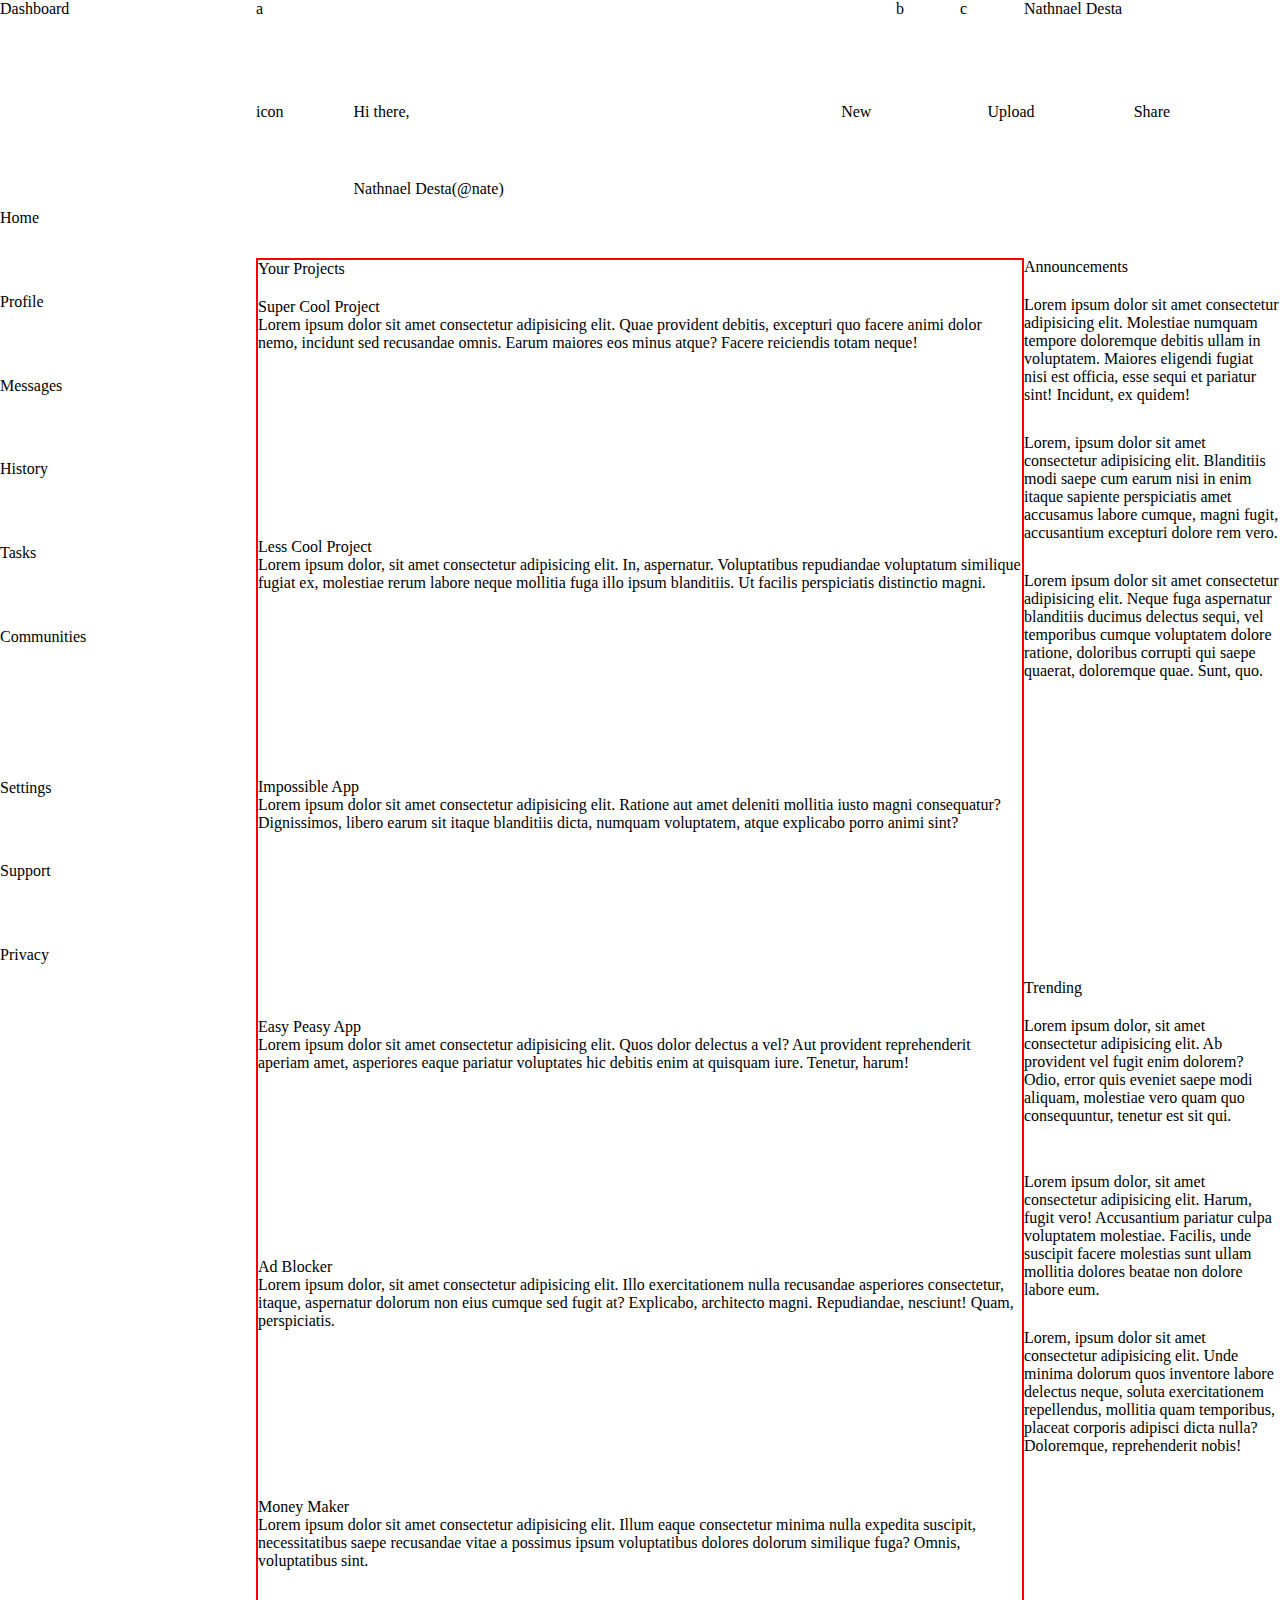
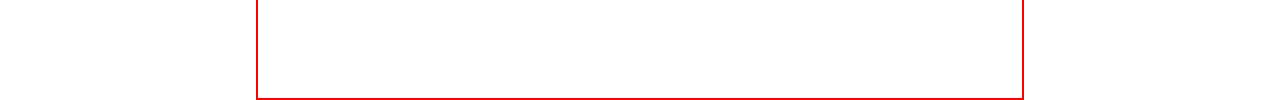
==== index.html @ 1e10c0a8 "add structure" ====
<!DOCTYPE html>
<html lang="en">

<head>
    <meta charset="UTF-8">
    <meta http-equiv="X-UA-Compatible" content="IE=edge">
    <meta name="viewport" content="width=device-width, initial-scale=1.0">
    <title>Document</title>
    <link rel="stylesheet" href="style.css">
</head>

<body>
    <div class="sidebar">
        <div class="dashboard">Dashboard</div>
        <div class="sidecontent">Home</div>
        <div class="sidecontent">Profile</div>
        <div class="sidecontent">Messages</div>
        <div class="sidecontent">History</div>
        <div class="sidecontent">Tasks</div>
        <div class="sidecontent">Communities</div>
        <div class="sidecontent">Settings</div>
        <div class="sidecontent">Support</div>
        <div class="sidecontent">Privacy</div>
    </div>
    <div class="main">
        <div class="top">
            <div class="search">a</div>
            <div class="ring">b</div>
            <div class="icon1">c</div>
            <div class="name">Nathnael Desta</div>
        </div>
        <div class="second">
            <div class="account">
                <div class="icon2">icon</div>
                <div class="greeting">Hi there,</div>
                <div class="account-name">Nathnael Desta(@nate)</div>
            </div>
            <div class="new">New</div>
            <div class="upload">Upload</div>
            <div class="share">Share</div>
        </div>
        <div class="projects">
            Your Projects
            <div class="project">
                <div class="p1"><div>Super Cool Project</div>
                    Lorem ipsum dolor sit amet consectetur adipisicing elit. Quae provident debitis,
                    excepturi quo facere animi dolor nemo, incidunt sed recusandae omnis. Earum maiores eos minus atque?
                    Facere reiciendis totam neque!</div>
                <div class="p2"><div>Less Cool Project</div> Lorem ipsum dolor, sit amet consectetur adipisicing elit. In, aspernatur. Voluptatibus
                    repudiandae voluptatum similique fugiat ex, molestiae rerum labore neque mollitia fuga illo ipsum
                    blanditiis. Ut facilis perspiciatis distinctio magni.</div>
                <div class="p3"><div>Impossible App</div>
                    Lorem ipsum dolor sit amet consectetur adipisicing elit. Ratione aut amet deleniti
                    mollitia iusto magni consequatur? Dignissimos, libero earum sit itaque blanditiis dicta, numquam
                    voluptatem, atque explicabo porro animi sint?</div>
                <div class="p4"><div>Easy Peasy App</div> Lorem ipsum dolor sit amet consectetur adipisicing elit. Quos dolor delectus a vel? Aut
                    provident reprehenderit aperiam amet, asperiores eaque pariatur voluptates hic debitis enim at
                    quisquam iure. Tenetur, harum!</div>
                <div class="p5"><div>Ad Blocker</div> Lorem ipsum dolor, sit amet consectetur adipisicing elit. Illo exercitationem nulla
                    recusandae asperiores consectetur, itaque, aspernatur dolorum non eius cumque sed fugit at?
                    Explicabo, architecto magni. Repudiandae, nesciunt! Quam, perspiciatis.</div>
                <div class="p6"><div>Money Maker</div> Lorem ipsum dolor sit amet consectetur adipisicing elit. Illum eaque consectetur minima
                    nulla expedita suscipit, necessitatibus saepe recusandae vitae a possimus ipsum voluptatibus dolores
                    dolorum similique fuga? Omnis, voluptatibus sint.</div>
            </div>
        </div>
        <div class="announcements">Announcements<div class="announcement">
                <div class="a1">Lorem ipsum dolor sit amet consectetur adipisicing elit. Molestiae numquam tempore
                    doloremque debitis ullam in voluptatem. Maiores eligendi fugiat nisi est officia, esse sequi et
                    pariatur sint! Incidunt, ex quidem!</div>
                <div class="a2">Lorem, ipsum dolor sit amet consectetur adipisicing elit. Blanditiis modi saepe cum
                    earum nisi in enim itaque sapiente perspiciatis amet accusamus labore cumque, magni fugit,
                    accusantium excepturi dolore rem vero.</div>
                <div class="a3">Lorem ipsum dolor sit amet consectetur adipisicing elit. Neque fuga aspernatur
                    blanditiis ducimus delectus sequi, vel temporibus cumque voluptatem dolore ratione, doloribus
                    corrupti qui saepe quaerat, doloremque quae. Sunt, quo.</div>
            </div>
        </div>

        <div class="trending">Trending<div class="trend">
                <div class="t1">Lorem ipsum dolor, sit amet consectetur adipisicing elit. Ab provident vel fugit enim
                    dolorem? Odio, error quis eveniet saepe modi aliquam, molestiae vero quam quo consequuntur, tenetur
                    est sit qui.</div>
                <div class="t2">Lorem ipsum dolor, sit amet consectetur adipisicing elit. Harum, fugit vero! Accusantium
                    pariatur culpa voluptatem molestiae. Facilis, unde suscipit facere molestias sunt ullam mollitia
                    dolores beatae non dolore labore eum.</div>
                
                <div class="t4">Lorem, ipsum dolor sit amet consectetur adipisicing elit. Unde minima dolorum quos
                    inventore labore delectus neque, soluta exercitationem repellendus, mollitia quam temporibus,
                    placeat corporis adipisci dicta nulla? Doloremque, reprehenderit nobis!</div>
            </div>
        </div>


    </div>
</body>

</html>
---- style.css ----
* {
    margin: 0;
    padding:0;
    box-sizing: border-box;
}

body {
    display: grid;
    grid-template-columns: 1fr 4fr;
    grid-template-rows: 1fr;
    height: 100vh;
    
}

.sidebar {
    display: grid;
    grid-template-columns: 1fr;
    grid-template-rows: 2.5fr 1fr 1fr 1fr 1fr 1fr 1.8fr 1fr 1fr 1fr 8fr ;
}

.main {
    display: grid;
    grid-template-columns: 3fr 1fr;
    grid-template-rows: 1fr 1.5fr 7fr 7fr;
}

.top{
    grid-column: 1 / 3;
    grid-row:1 / 2;
    display: grid;
    grid-template-columns: 10fr 1fr 1fr 4fr;

}

.second {
    grid-column: 1 / 3;
    grid-row: 2 / 3;
    display: grid;
    grid-template-columns: 4fr 1fr 1fr 1fr;
}

.projects {
    grid-column: 1 / 2;
    grid-row: 3 / -1;
    border: 2px red solid;
}

.announcements {
    grid-column: 2 / 3;
    grid-row: 3 / 4;

}

.trending {
    grid-column: 2 / 3;
    grid-row: 4 / 5;
}

.account {
    display: grid;
    grid-template-columns: 1fr 5fr;
    grid-template-rows: 1fr 1fr;
}

.icon2 {
    grid-column: 1 / 2;
    grid-row: 1 / 3;
}

.greeting {
    grid-column: 2 / 3;
    grid-row: 1 / 2;
}

.account-name {
    grid-column: 2 / 3;
    grid-row: 2 / 3;
}

.project {
    display: grid;
    grid-template-columns: repeat(auto-fit,minmax(500px,1fr));
    padding-top: 20px;
    grid-gap: 40px;
}

.project > div {
    height: 200px;
}

.title {
    grid-column: 1 / -1 ;
}

.announcement {
    display: grid;
    grid-template-rows: 1fr 1fr 1fr;
    gap: 30px;
    margin-top: 20px;
}

.trend {
    display: grid;
    grid-template-rows: 1fr 1fr 1fr;
    gap: 30px;
    margin-top: 20px;
}
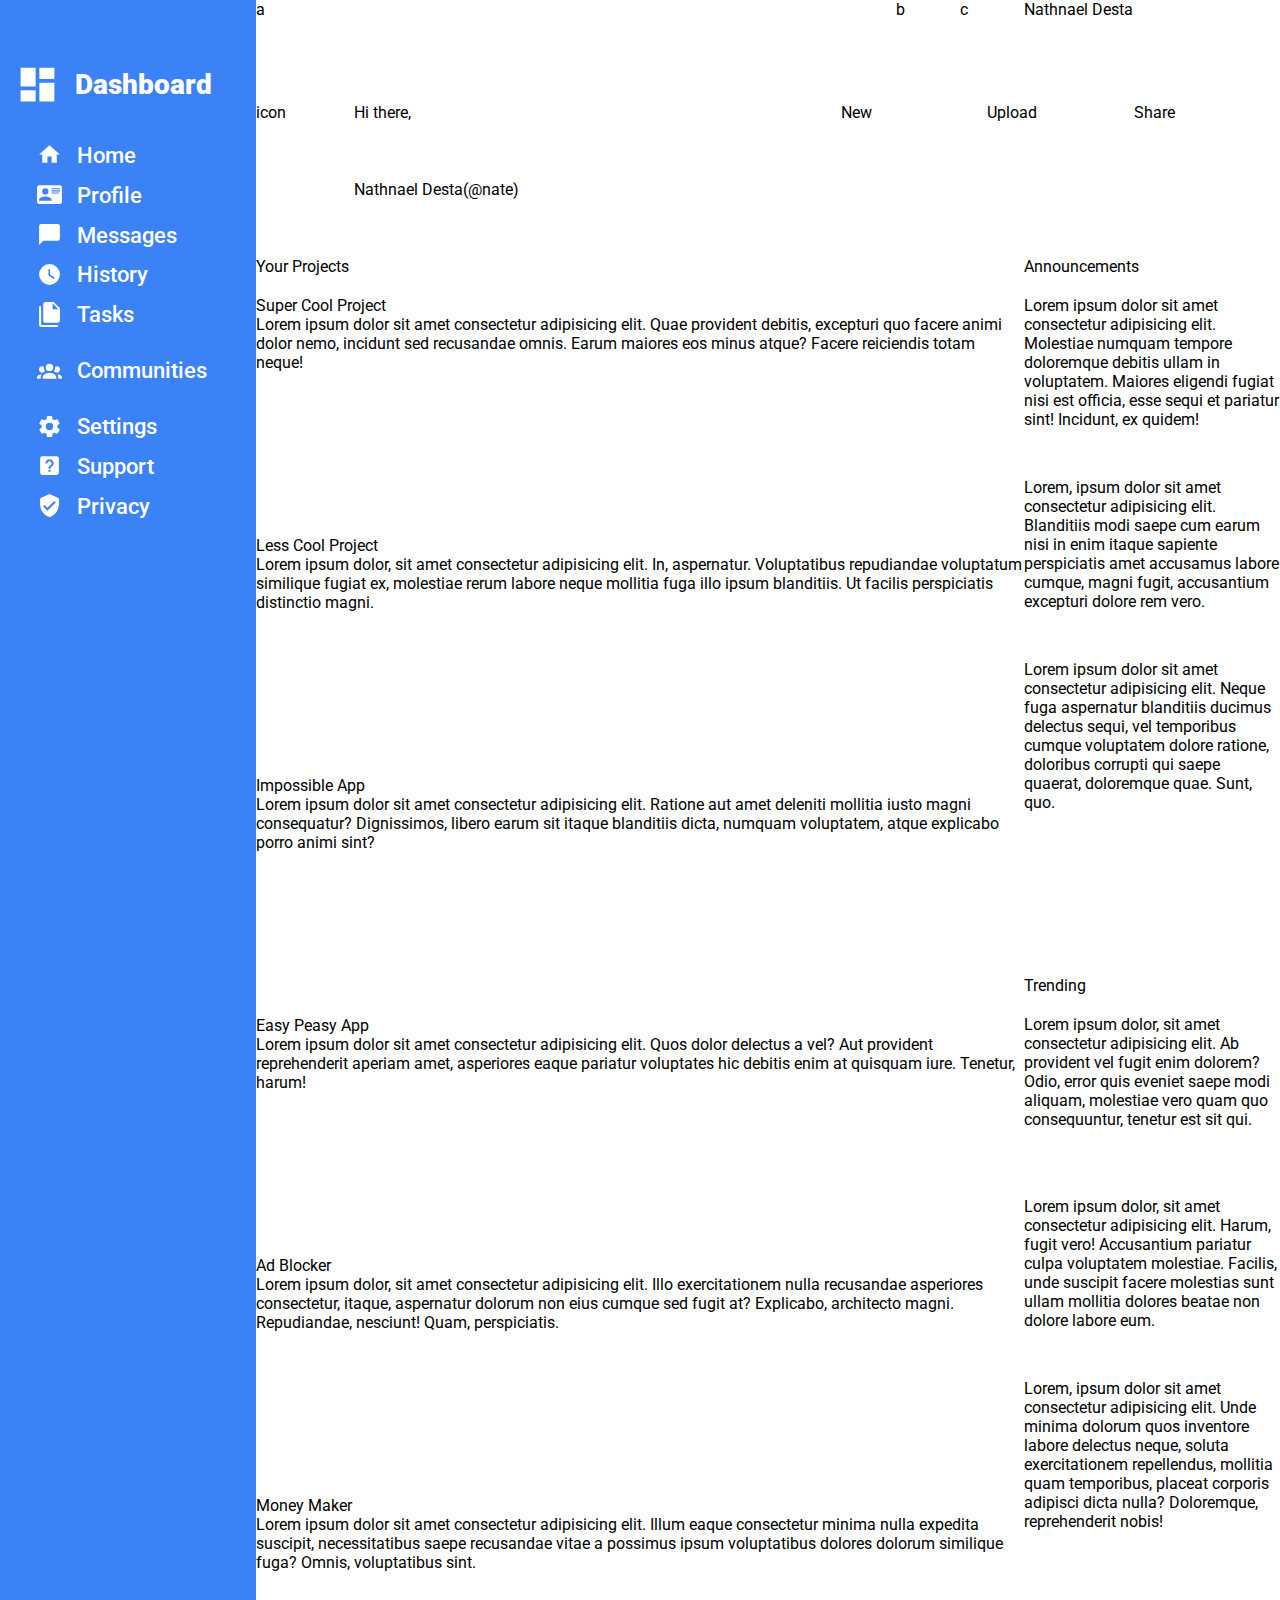
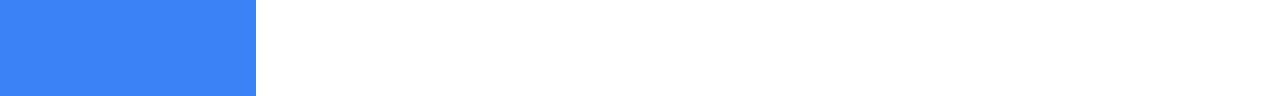
==== commit cd40ff4e: "design sidebar, need to align icons" ====
--- a/index.html
+++ b/index.html
@@ -7,21 +7,25 @@
     <meta name="viewport" content="width=device-width, initial-scale=1.0">
     <title>Document</title>
     <link rel="stylesheet" href="style.css">
+    <link rel="preconnect" href="https://fonts.googleapis.com">
+<link rel="preconnect" href="https://fonts.gstatic.com" crossorigin>
+<link href="https://fonts.googleapis.com/css2?family=Roboto&display=swap" rel="stylesheet">
 </head>
 
 <body>
-    <div class="sidebar">
-        <div class="dashboard">Dashboard</div>
-        <div class="sidecontent">Home</div>
-        <div class="sidecontent">Profile</div>
-        <div class="sidecontent">Messages</div>
-        <div class="sidecontent">History</div>
-        <div class="sidecontent">Tasks</div>
-        <div class="sidecontent">Communities</div>
-        <div class="sidecontent">Settings</div>
-        <div class="sidecontent">Support</div>
-        <div class="sidecontent">Privacy</div>
-    </div>
+    <div class="side"><div class="sidebar">
+        <div class="dashboard"><img src="./dash.svg" alt="" srcset=""> <div class="space"></div>Dashboard</div>
+        <div class="sidecontent"><img src="./hom.svg" alt="" srcset=""> <div class="space"></div>Home</div>
+        <div class="sidecontent"><img src="./pro.svg" alt=""> <div class="space"></div>Profile</div>
+        <div class="sidecontent"><img src="./mess.svg" alt=""><div class="space"></div> Messages</div>
+        <div class="sidecontent"><img src="./clocks.svg" alt=""><div class="space"></div> History</div>
+        <div class="sidecontent"><img src="./file.svg" alt=""><div class="space"></div> Tasks</div>
+        <div class="sidecontent"><img src="./people.svg" alt=""><div class="space"></div> Communities</div>
+        <div class="sidecontent"><img src="./sett.svg" alt=""><div class="space"></div> Settings</div>
+        <div class="sidecontent"><img src="./ques.svg" alt=""><div class="space"></div> Support</div>
+        <div class="sidecontent"><img src="./tick.svg" alt=""><div class="space"></div> Privacy</div>
+    </div></div>
+    
     <div class="main">
         <div class="top">
             <div class="search">a</div>
--- a/style.css
+++ b/style.css
@@ -2,6 +2,7 @@
     margin: 0;
     padding:0;
     box-sizing: border-box;
+    font-family: 'Roboto', sans-serif;
 }
 
 body {
@@ -12,10 +13,19 @@
     
 }
 
+.side {
+    background-color: #3b82f6;
+    padding: 35px;
+}
+
 .sidebar {
     display: grid;
     grid-template-columns: 1fr;
     grid-template-rows: 2.5fr 1fr 1fr 1fr 1fr 1fr 1.8fr 1fr 1fr 1fr 8fr ;
+    color: white;
+    height: 90vh;
+    
+    
 }
 
 .main {
@@ -42,7 +52,6 @@
 .projects {
     grid-column: 1 / 2;
     grid-row: 3 / -1;
-    border: 2px red solid;
 }
 
 .announcements {
@@ -79,7 +88,7 @@
 
 .project {
     display: grid;
-    grid-template-columns: repeat(auto-fit,minmax(500px,1fr));
+    grid-template-columns: repeat(auto-fit,minmax(400px,1fr));
     padding-top: 20px;
     grid-gap: 40px;
 }
@@ -104,4 +113,45 @@
     grid-template-rows: 1fr 1fr 1fr;
     gap: 30px;
     margin-top: 20px;
+}
+
+img {
+    height: 25px;
+    width: auto;
+    padding-right: 15px;
+}
+
+.dashboard {
+    font-weight: 900;
+    font-size: 1.75rem;
+}
+
+.sidecontent {
+    font-size: 1.4rem;
+    font-weight: 500;
+}
+
+.dashboard > img {
+    height: 45px;
+    width: auto;
+    
+}
+
+.sidebar > div {
+    display: flex;
+    align-items: center;
+}
+
+.dashboard {
+    margin: -20px;
+}
+
+img:not(.dashboard > img) {
+    margin-left: -8px;
+    padding-left: 10px;
+    
+}
+
+.space {
+    
 }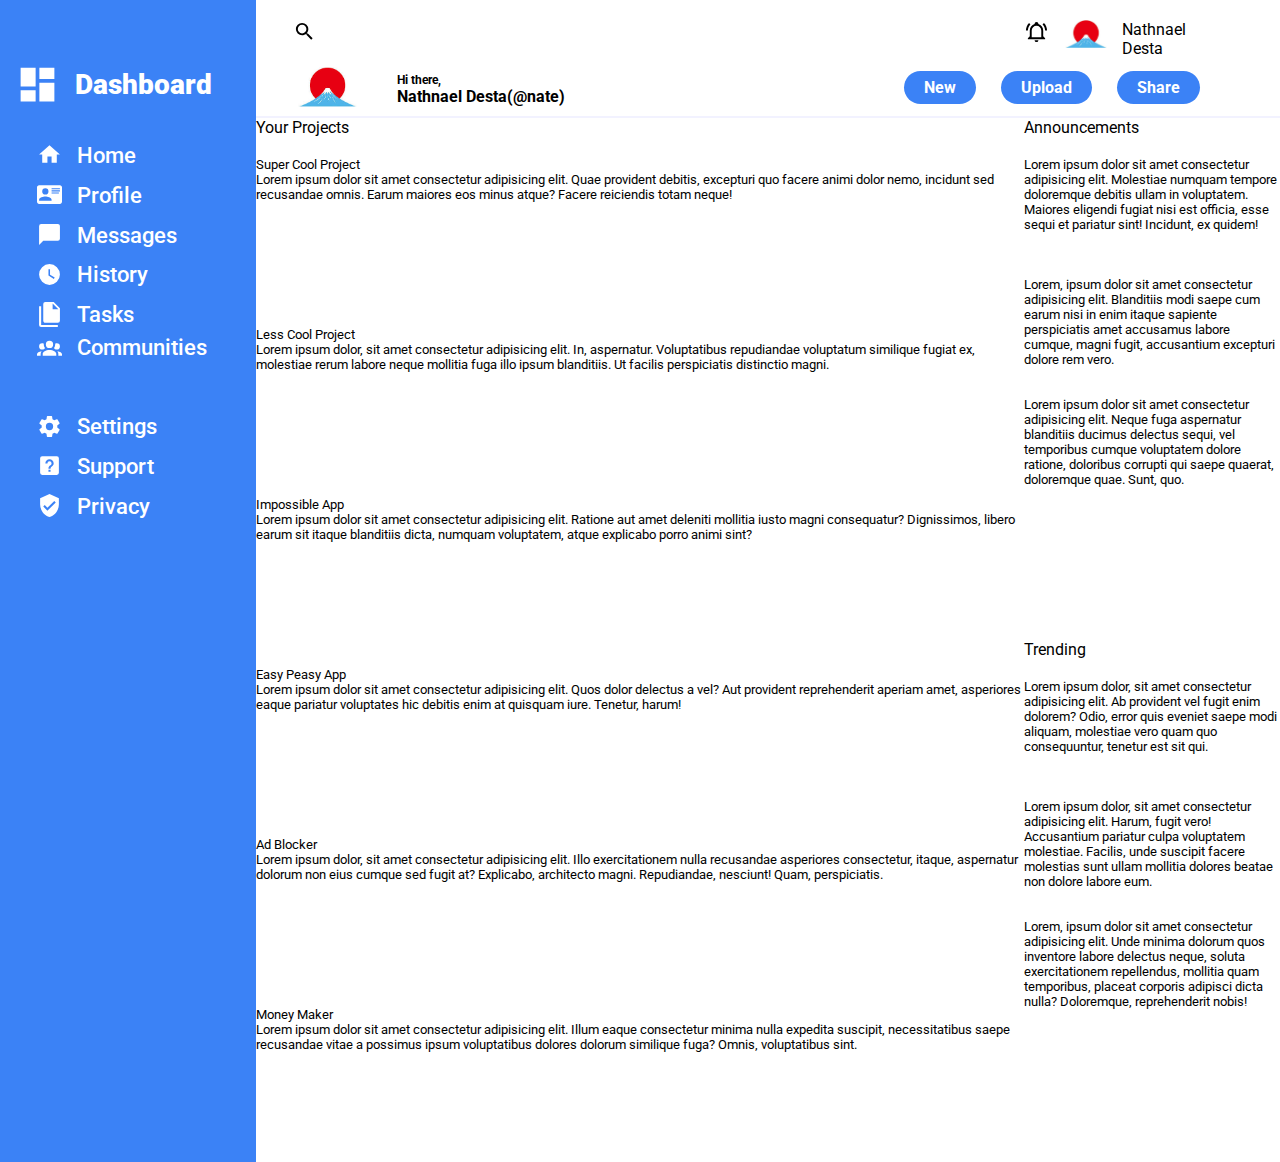
==== commit 8b6ee3aa: "finish headings, fix bugs" ====
--- a/index.html
+++ b/index.html
@@ -20,7 +20,7 @@
         <div class="sidecontent"><img src="./mess.svg" alt=""><div class="space"></div> Messages</div>
         <div class="sidecontent"><img src="./clocks.svg" alt=""><div class="space"></div> History</div>
         <div class="sidecontent"><img src="./file.svg" alt=""><div class="space"></div> Tasks</div>
-        <div class="sidecontent"><img src="./people.svg" alt=""><div class="space"></div> Communities</div>
+        <div class="sidecontent comm"><img src="./people.svg" alt=""><div class="space"></div> Communities</div>
         <div class="sidecontent"><img src="./sett.svg" alt=""><div class="space"></div> Settings</div>
         <div class="sidecontent"><img src="./ques.svg" alt=""><div class="space"></div> Support</div>
         <div class="sidecontent"><img src="./tick.svg" alt=""><div class="space"></div> Privacy</div>
@@ -28,20 +28,22 @@
     
     <div class="main">
         <div class="top">
-            <div class="search">a</div>
-            <div class="ring">b</div>
-            <div class="icon1">c</div>
-            <div class="name">Nathnael Desta</div>
+            <div class="search"><img src="magnify.svg" alt=""></div>
+            <div class="right"><div class="ring"><img src="bell-ring-outline (1).svg" alt=""></div>
+            <div class="icon1"><img src="mount.jpeg" alt=""></div>
+            <div class="name">Nathnael Desta</div></div>
+            
         </div>
         <div class="second">
             <div class="account">
-                <div class="icon2">icon</div>
+                <div class="icon2"> <img src="mount.jpeg" alt=""></div>
                 <div class="greeting">Hi there,</div>
                 <div class="account-name">Nathnael Desta(@nate)</div>
             </div>
-            <div class="new">New</div>
+            <div class="buttons"><div class="new">New</div>
             <div class="upload">Upload</div>
-            <div class="share">Share</div>
+            <div class="share">Share</div></div>
+            
         </div>
         <div class="projects">
             Your Projects
--- a/style.css
+++ b/style.css
@@ -10,6 +10,7 @@
     grid-template-columns: 1fr 4fr;
     grid-template-rows: 1fr;
     height: 100vh;
+    background-color: rgba(0, 0 ,255 ,0.05);
     
 }
 
@@ -31,38 +32,55 @@
 .main {
     display: grid;
     grid-template-columns: 3fr 1fr;
-    grid-template-rows: 1fr 1.5fr 7fr 7fr;
+    grid-template-rows: 1fr 1fr 2px 9fr 9fr;
+    
 }
 
 .top{
     grid-column: 1 / 3;
     grid-row:1 / 2;
     display: grid;
-    grid-template-columns: 10fr 1fr 1fr 4fr;
-
+    justify-items: space-between;
+    grid-template-columns: 4fr 1fr;
+    padding: 20px;
+    padding-right: 70px;
+    padding-bottom: 0;
+    background-color: white;
 }
 
 .second {
     grid-column: 1 / 3;
     grid-row: 2 / 3;
     display: grid;
-    grid-template-columns: 4fr 1fr 1fr 1fr;
+    grid-template-columns:7fr 1fr;
+    align-content: center;
+    align-items: center;
+    padding-left: 40px;
+    font-weight: bolder;
+    padding-right: 80px;
+    
+    background-color: white;
 }
 
 .projects {
     grid-column: 1 / 2;
-    grid-row: 3 / -1;
+    grid-row: 4 / -1;
+    background-color: white;
+    
 }
 
 .announcements {
     grid-column: 2 / 3;
-    grid-row: 3 / 4;
+    grid-row: 4 / 5;
+    background-color: white;
+    
 
 }
 
 .trending {
     grid-column: 2 / 3;
-    grid-row: 4 / 5;
+    grid-row: 5 / 6;
+    background-color: white;
 }
 
 .account {
@@ -74,27 +92,31 @@
 .icon2 {
     grid-column: 1 / 2;
     grid-row: 1 / 3;
+    display: grid;
 }
 
 .greeting {
     grid-column: 2 / 3;
     grid-row: 1 / 2;
+    align-self:self-end;
 }
 
 .account-name {
     grid-column: 2 / 3;
     grid-row: 2 / 3;
+    align-self:s;
 }
 
 .project {
     display: grid;
     grid-template-columns: repeat(auto-fit,minmax(400px,1fr));
     padding-top: 20px;
-    grid-gap: 40px;
+    grid-gap: 20px;
+    font-size: 0.8rem;
 }
 
 .project > div {
-    height: 200px;
+    height: 150px;
 }
 
 .title {
@@ -106,6 +128,7 @@
     grid-template-rows: 1fr 1fr 1fr;
     gap: 30px;
     margin-top: 20px;
+    font-size: 0.8rem;
 }
 
 .trend {
@@ -113,6 +136,7 @@
     grid-template-rows: 1fr 1fr 1fr;
     gap: 30px;
     margin-top: 20px;
+    font-size: 0.8rem;
 }
 
 img {
@@ -152,6 +176,56 @@
     
 }
 
-.space {
-    
-}+.top > div > img {
+    height: 23px;
+    width: auto;
+}
+
+.right {
+    display: grid;
+    grid-auto-flow: column;
+    justify-content: space-between;
+}
+
+.right > div > img {
+    height: 23px;
+    width: auto;
+}
+
+.right > .icon1 > img {
+    height: 28px;
+    width: auto;
+}
+
+.top > .search > img {
+    padding-left: 25px;
+}
+
+.icon2 > img {
+    height: 40px;
+    width: auto;
+    align-self: center;
+
+}
+
+.greeting {
+    font-size: .75rem;
+}
+
+.comm {
+    align-self: self-start;
+}
+
+.buttons {
+    display: grid;
+    grid-auto-flow: column;
+    grid-gap: 25px;
+    color: white;
+}
+
+.buttons > div {
+    background-color: #3b82f6;
+    padding: 7px 20px;
+    border-radius: 20px;
+}
+
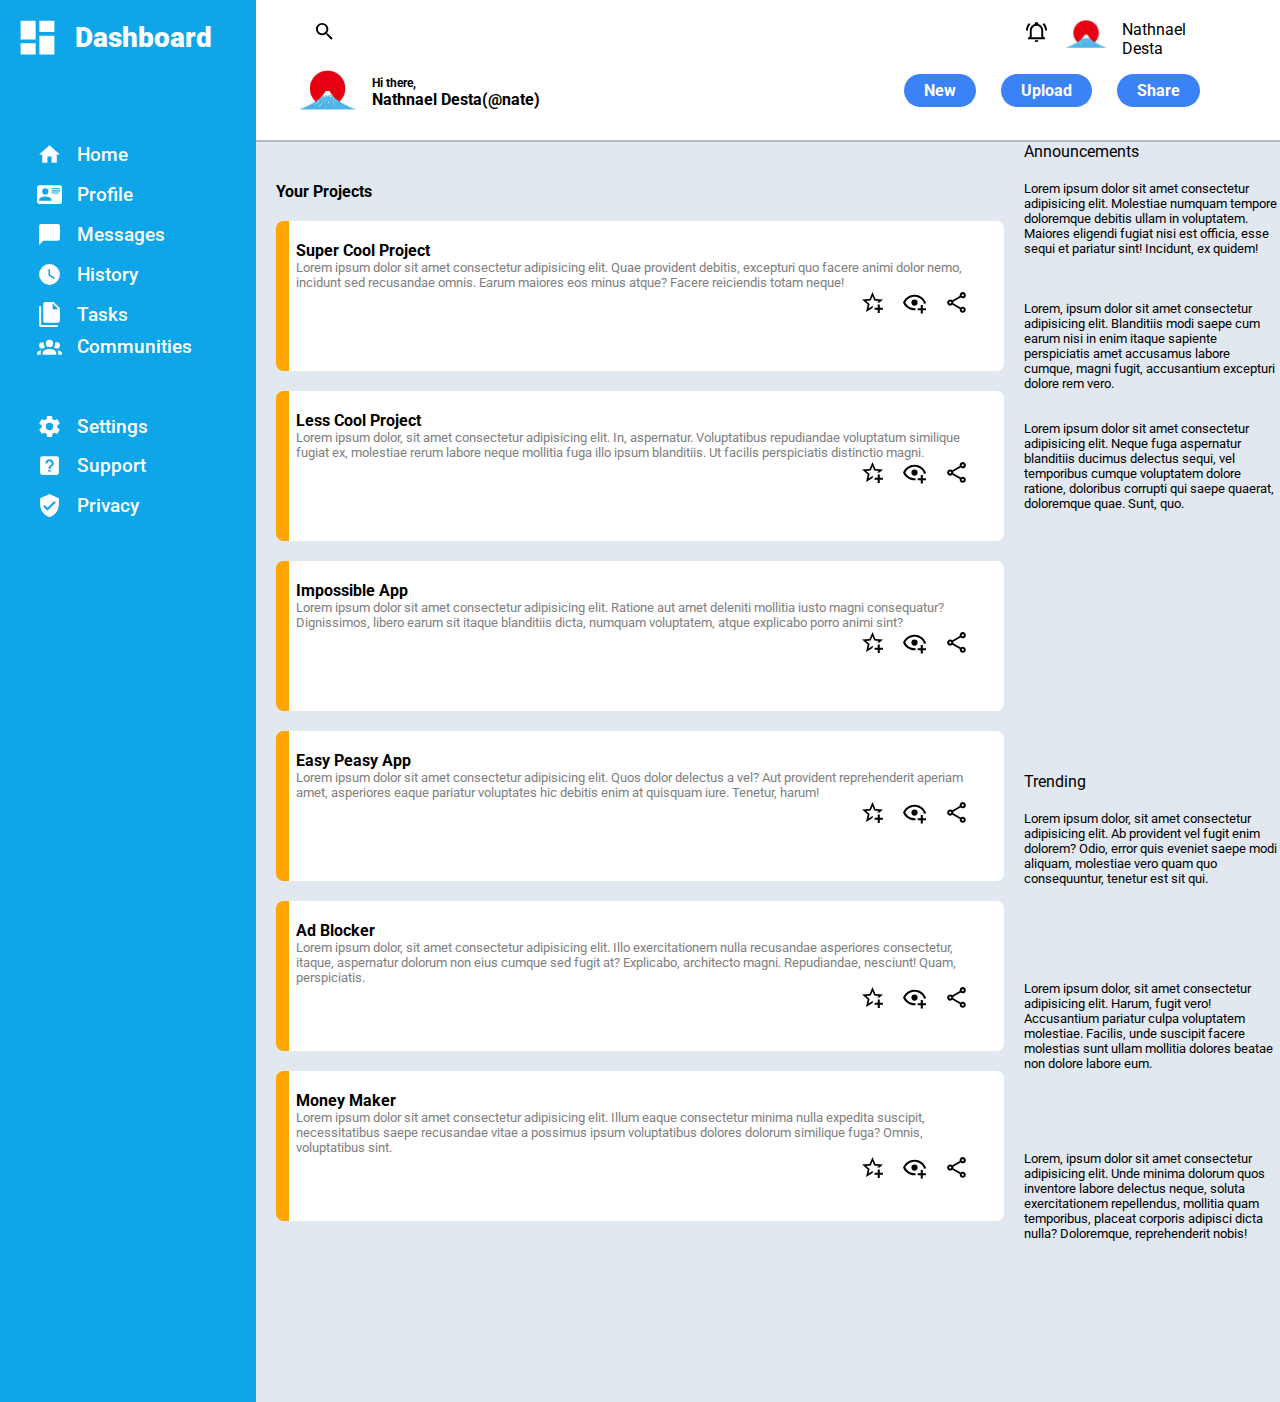
==== commit f201c0d3: "finish project format" ====
--- a/index.html
+++ b/index.html
@@ -29,6 +29,7 @@
     <div class="main">
         <div class="top">
             <div class="search"><img src="magnify.svg" alt=""></div>
+            
             <div class="right"><div class="ring"><img src="bell-ring-outline (1).svg" alt=""></div>
             <div class="icon1"><img src="mount.jpeg" alt=""></div>
             <div class="name">Nathnael Desta</div></div>
@@ -48,26 +49,26 @@
         <div class="projects">
             Your Projects
             <div class="project">
-                <div class="p1"><div>Super Cool Project</div>
+                <div class="p"><div>Super Cool Project</div>
                     Lorem ipsum dolor sit amet consectetur adipisicing elit. Quae provident debitis,
                     excepturi quo facere animi dolor nemo, incidunt sed recusandae omnis. Earum maiores eos minus atque?
-                    Facere reiciendis totam neque!</div>
-                <div class="p2"><div>Less Cool Project</div> Lorem ipsum dolor, sit amet consectetur adipisicing elit. In, aspernatur. Voluptatibus
+                    Facere reiciendis totam neque!<div class="icons"><img src="star-plus-outline.svg" alt=""><img src="eye-plus-outline.svg" alt=""><img src="share-variant-outline.svg" alt=""></div></div>
+                <div class="p"><div>Less Cool Project</div> Lorem ipsum dolor, sit amet consectetur adipisicing elit. In, aspernatur. Voluptatibus
                     repudiandae voluptatum similique fugiat ex, molestiae rerum labore neque mollitia fuga illo ipsum
-                    blanditiis. Ut facilis perspiciatis distinctio magni.</div>
-                <div class="p3"><div>Impossible App</div>
+                    blanditiis. Ut facilis perspiciatis distinctio magni.<div class="icons"><img src="star-plus-outline.svg" alt=""><img src="eye-plus-outline.svg" alt=""><img src="share-variant-outline.svg" alt=""></div></div>
+                <div class="p"><div>Impossible App</div>
                     Lorem ipsum dolor sit amet consectetur adipisicing elit. Ratione aut amet deleniti
                     mollitia iusto magni consequatur? Dignissimos, libero earum sit itaque blanditiis dicta, numquam
-                    voluptatem, atque explicabo porro animi sint?</div>
-                <div class="p4"><div>Easy Peasy App</div> Lorem ipsum dolor sit amet consectetur adipisicing elit. Quos dolor delectus a vel? Aut
+                    voluptatem, atque explicabo porro animi sint?<div class="icons"><img src="star-plus-outline.svg" alt=""><img src="eye-plus-outline.svg" alt=""><img src="share-variant-outline.svg" alt=""></div></div>
+                <div class="p"><div>Easy Peasy App</div> Lorem ipsum dolor sit amet consectetur adipisicing elit. Quos dolor delectus a vel? Aut
                     provident reprehenderit aperiam amet, asperiores eaque pariatur voluptates hic debitis enim at
-                    quisquam iure. Tenetur, harum!</div>
-                <div class="p5"><div>Ad Blocker</div> Lorem ipsum dolor, sit amet consectetur adipisicing elit. Illo exercitationem nulla
+                    quisquam iure. Tenetur, harum!<div class="icons"><img src="star-plus-outline.svg" alt=""><img src="eye-plus-outline.svg" alt=""><img src="share-variant-outline.svg" alt=""></div></div>
+                <div class="p"><div>Ad Blocker</div> Lorem ipsum dolor, sit amet consectetur adipisicing elit. Illo exercitationem nulla
                     recusandae asperiores consectetur, itaque, aspernatur dolorum non eius cumque sed fugit at?
-                    Explicabo, architecto magni. Repudiandae, nesciunt! Quam, perspiciatis.</div>
-                <div class="p6"><div>Money Maker</div> Lorem ipsum dolor sit amet consectetur adipisicing elit. Illum eaque consectetur minima
+                    Explicabo, architecto magni. Repudiandae, nesciunt! Quam, perspiciatis.<div class="icons"><img src="star-plus-outline.svg" alt=""><img src="eye-plus-outline.svg" alt=""><img src="share-variant-outline.svg" alt=""></div></div>
+                <div class="p"><div>Money Maker</div> Lorem ipsum dolor sit amet consectetur adipisicing elit. Illum eaque consectetur minima
                     nulla expedita suscipit, necessitatibus saepe recusandae vitae a possimus ipsum voluptatibus dolores
-                    dolorum similique fuga? Omnis, voluptatibus sint.</div>
+                    dolorum similique fuga? Omnis, voluptatibus sint. <div class="icons"><img src="star-plus-outline.svg" alt=""><img src="eye-plus-outline.svg" alt=""><img src="share-variant-outline.svg" alt=""></div></div>
             </div>
         </div>
         <div class="announcements">Announcements<div class="announcement">
--- a/style.css
+++ b/style.css
@@ -10,12 +10,12 @@
     grid-template-columns: 1fr 4fr;
     grid-template-rows: 1fr;
     height: 100vh;
-    background-color: rgba(0, 0 ,255 ,0.05);
+    background-color: #B6BBC1;
     
 }
 
 .side {
-    background-color: #3b82f6;
+    background-color: #0ea5e9;
     padding: 35px;
 }
 
@@ -58,6 +58,7 @@
     padding-left: 40px;
     font-weight: bolder;
     padding-right: 80px;
+    padding-bottom: 30px;
     
     background-color: white;
 }
@@ -65,14 +66,17 @@
 .projects {
     grid-column: 1 / 2;
     grid-row: 4 / -1;
-    background-color: white;
+    background-color: #e2e8f0;
+    padding: 40px 20px;
+    font-weight: bolder;
+    
     
 }
 
 .announcements {
     grid-column: 2 / 3;
     grid-row: 4 / 5;
-    background-color: white;
+    background-color: #e2e8f0;
     
 
 }
@@ -80,12 +84,12 @@
 .trending {
     grid-column: 2 / 3;
     grid-row: 5 / 6;
-    background-color: white;
+    background-color: #e2e8f0;
 }
 
 .account {
     display: grid;
-    grid-template-columns: 1fr 5fr;
+    justify-content: flex-start;
     grid-template-rows: 1fr 1fr;
 }
 
@@ -113,10 +117,12 @@
     padding-top: 20px;
     grid-gap: 20px;
     font-size: 0.8rem;
+    
 }
 
 .project > div {
     height: 150px;
+    
 }
 
 .title {
@@ -134,7 +140,7 @@
 .trend {
     display: grid;
     grid-template-rows: 1fr 1fr 1fr;
-    gap: 30px;
+    gap: 80px;
     margin-top: 20px;
     font-size: 0.8rem;
 }
@@ -148,10 +154,11 @@
 .dashboard {
     font-weight: 900;
     font-size: 1.75rem;
+    align-self: self-start;
 }
 
 .sidecontent {
-    font-size: 1.4rem;
+    font-size: 1.2rem;
     font-weight: 500;
 }
 
@@ -198,13 +205,14 @@
 }
 
 .top > .search > img {
-    padding-left: 25px;
+    padding-left: 45px;
 }
 
 .icon2 > img {
     height: 40px;
     width: auto;
     align-self: center;
+    
 
 }
 
@@ -229,3 +237,26 @@
     border-radius: 20px;
 }
 
+.project > div {
+    background-image: linear-gradient(to right, orange 1.75%, rgba(0,0,0,0) 1.75%);
+    padding: 20px;
+    border-radius: 7.5px;
+    color : gray;
+    font-weight: lighter;
+    background-color: white;
+}
+
+.project > div > div {
+    font-size: 1rem;
+    color: black;
+    font-weight: bolder;
+}
+
+.p {
+    position: relative;
+}
+
+.icons {
+    position: absolute;
+    right: 20px;
+}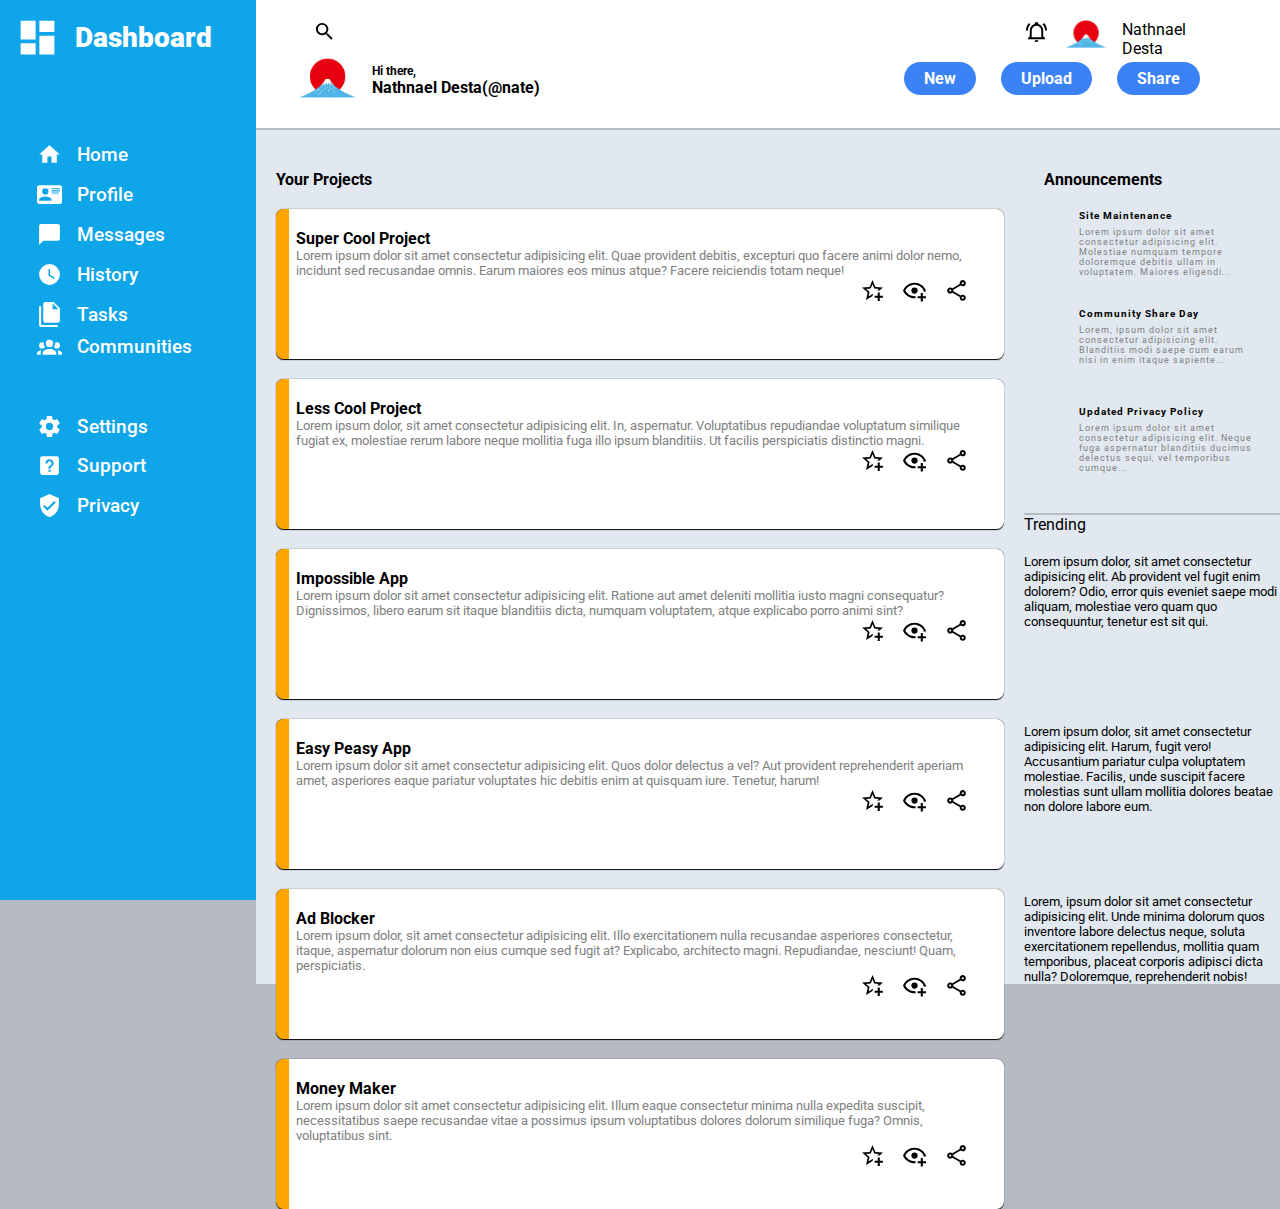
==== commit 73bc2251: "finish announcements tab" ====
--- a/index.html
+++ b/index.html
@@ -72,15 +72,12 @@
             </div>
         </div>
         <div class="announcements">Announcements<div class="announcement">
-                <div class="a1">Lorem ipsum dolor sit amet consectetur adipisicing elit. Molestiae numquam tempore
-                    doloremque debitis ullam in voluptatem. Maiores eligendi fugiat nisi est officia, esse sequi et
-                    pariatur sint! Incidunt, ex quidem!</div>
-                <div class="a2">Lorem, ipsum dolor sit amet consectetur adipisicing elit. Blanditiis modi saepe cum
-                    earum nisi in enim itaque sapiente perspiciatis amet accusamus labore cumque, magni fugit,
-                    accusantium excepturi dolore rem vero.</div>
-                <div class="a3">Lorem ipsum dolor sit amet consectetur adipisicing elit. Neque fuga aspernatur
-                    blanditiis ducimus delectus sequi, vel temporibus cumque voluptatem dolore ratione, doloribus
-                    corrupti qui saepe quaerat, doloremque quae. Sunt, quo.</div>
+                <div class="a"><div class="title">Site Maintenance</div> Lorem ipsum dolor sit amet consectetur adipisicing elit. Molestiae numquam tempore
+                    doloremque debitis ullam in voluptatem. Maiores eligendi...</div>
+                <div class="a"><div class="title">Community Share Day</div> Lorem, ipsum dolor sit amet consectetur adipisicing elit. Blanditiis modi saepe cum
+                    earum nisi in enim itaque sapiente...</div>
+                <div class="a"><div class="title">Updated Privacy Policy</div> Lorem ipsum dolor sit amet consectetur adipisicing elit. Neque fuga aspernatur
+                    blanditiis ducimus delectus sequi, vel temporibus cumque...</div>
             </div>
         </div>
 
--- a/style.css
+++ b/style.css
@@ -32,7 +32,8 @@
 .main {
     display: grid;
     grid-template-columns: 3fr 1fr;
-    grid-template-rows: 1fr 1fr 2px 9fr 9fr;
+    grid-template-rows: 1fr 1fr 2px 9fr 2px 9fr;
+    height: 100vh;
     
 }
 
@@ -77,13 +78,16 @@
     grid-column: 2 / 3;
     grid-row: 4 / 5;
     background-color: #e2e8f0;
+    padding: 40px 20px;
+    font-weight: bolder;
+    height: min-content;
     
 
 }
 
 .trending {
     grid-column: 2 / 3;
-    grid-row: 5 / 6;
+    grid-row: 6 / 7;
     background-color: #e2e8f0;
 }
 
@@ -118,10 +122,12 @@
     grid-gap: 20px;
     font-size: 0.8rem;
     
+    
 }
 
 .project > div {
     height: 150px;
+    box-shadow: 0 0.25px 1px 0 black ;
     
 }
 
@@ -135,6 +141,7 @@
     gap: 30px;
     margin-top: 20px;
     font-size: 0.8rem;
+    padding-left: 35px;
 }
 
 .trend {
@@ -259,4 +266,18 @@
 .icons {
     position: absolute;
     right: 20px;
+}
+
+.a {
+    font-size: 0.55rem;
+    color : gray;
+    font-weight: lighter;
+    letter-spacing: 1px;
+}
+
+.title {
+    color: black;
+    font-weight: bold;
+    font-size: 0.65rem;
+    margin-bottom: 5px;
 }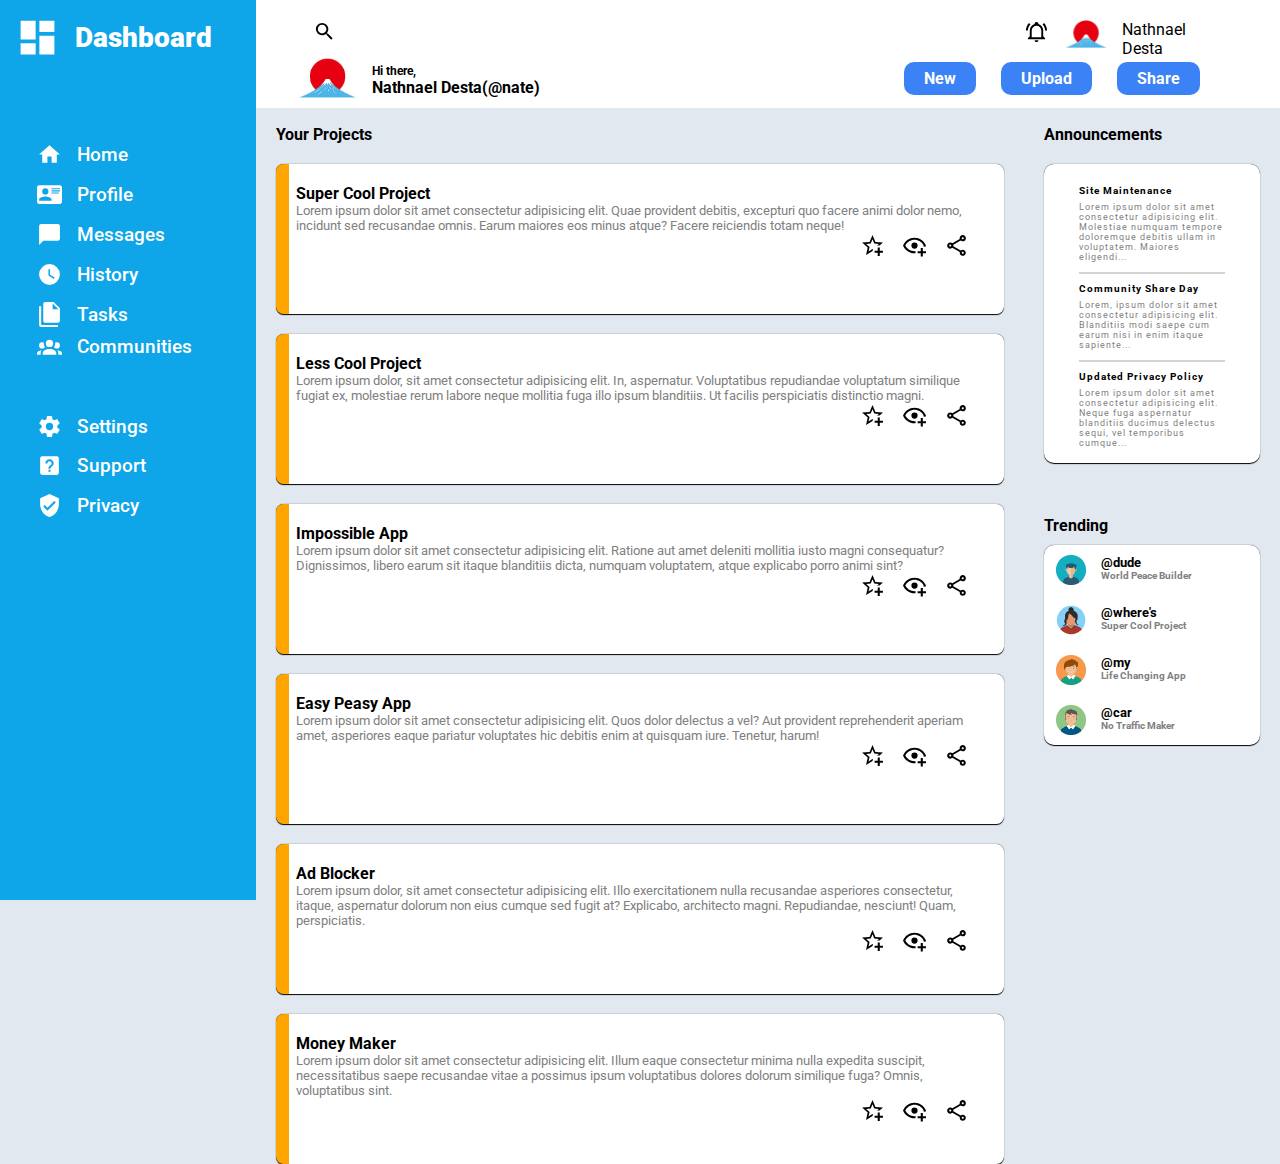
==== commit ff38c349: "mostly finished" ====
--- a/index.html
+++ b/index.html
@@ -72,26 +72,22 @@
             </div>
         </div>
         <div class="announcements">Announcements<div class="announcement">
-                <div class="a"><div class="title">Site Maintenance</div> Lorem ipsum dolor sit amet consectetur adipisicing elit. Molestiae numquam tempore
+                <div class="a a1"><div class="title">Site Maintenance</div> Lorem ipsum dolor sit amet consectetur adipisicing elit. Molestiae numquam tempore
                     doloremque debitis ullam in voluptatem. Maiores eligendi...</div>
-                <div class="a"><div class="title">Community Share Day</div> Lorem, ipsum dolor sit amet consectetur adipisicing elit. Blanditiis modi saepe cum
+                    <div class="gap"></div>
+                <div class="a a2"><div class="title">Community Share Day</div> Lorem, ipsum dolor sit amet consectetur adipisicing elit. Blanditiis modi saepe cum
                     earum nisi in enim itaque sapiente...</div>
-                <div class="a"><div class="title">Updated Privacy Policy</div> Lorem ipsum dolor sit amet consectetur adipisicing elit. Neque fuga aspernatur
+                    <div class="gap"></div>
+                <div class="a a3"><div class="title">Updated Privacy Policy</div> Lorem ipsum dolor sit amet consectetur adipisicing elit. Neque fuga aspernatur
                     blanditiis ducimus delectus sequi, vel temporibus cumque...</div>
             </div>
         </div>
 
         <div class="trending">Trending<div class="trend">
-                <div class="t1">Lorem ipsum dolor, sit amet consectetur adipisicing elit. Ab provident vel fugit enim
-                    dolorem? Odio, error quis eveniet saepe modi aliquam, molestiae vero quam quo consequuntur, tenetur
-                    est sit qui.</div>
-                <div class="t2">Lorem ipsum dolor, sit amet consectetur adipisicing elit. Harum, fugit vero! Accusantium
-                    pariatur culpa voluptatem molestiae. Facilis, unde suscipit facere molestias sunt ullam mollitia
-                    dolores beatae non dolore labore eum.</div>
-                
-                <div class="t4">Lorem, ipsum dolor sit amet consectetur adipisicing elit. Unde minima dolorum quos
-                    inventore labore delectus neque, soluta exercitationem repellendus, mollitia quam temporibus,
-                    placeat corporis adipisci dicta nulla? Doloremque, reprehenderit nobis!</div>
+                <div class="t"><img src="i1.png" alt=""><div class="at">@dude</div><div class="job">World Peace Builder</div></div>
+                <div class="t"><img src="i2.png" alt=""><div class="at">@where's</div><div class="job">Super Cool Project</div></div>
+                <div class="t"><img src="try.png" alt=""><div class="at">@my</div><div class="job">Life Changing App</div></div>
+                <div class="t"><img src="try2.png" alt=""><div class="at">@car</div><div class="job">No Traffic Maker</div></div>
             </div>
         </div>
 
--- a/style.css
+++ b/style.css
@@ -10,7 +10,7 @@
     grid-template-columns: 1fr 4fr;
     grid-template-rows: 1fr;
     height: 100vh;
-    background-color: #B6BBC1;
+    background-color: #e2e8f0;
     
 }
 
@@ -59,7 +59,7 @@
     padding-left: 40px;
     font-weight: bolder;
     padding-right: 80px;
-    padding-bottom: 30px;
+    padding-bottom: 10px;
     
     background-color: white;
 }
@@ -70,7 +70,7 @@
     background-color: #e2e8f0;
     padding: 40px 20px;
     font-weight: bolder;
-    
+    padding-top: 15px;
     
 }
 
@@ -81,6 +81,9 @@
     padding: 40px 20px;
     font-weight: bolder;
     height: min-content;
+    padding-bottom: 15px;
+    padding-top: 15px;
+    
     
 
 }
@@ -89,6 +92,10 @@
     grid-column: 2 / 3;
     grid-row: 6 / 7;
     background-color: #e2e8f0;
+    font-weight: bolder;
+    height: min-content;
+    padding: 40px 20px;
+    padding-top: 10px;
 }
 
 .account {
@@ -137,23 +144,33 @@
 
 .announcement {
     display: grid;
-    grid-template-rows: 1fr 1fr 1fr;
-    gap: 30px;
+    grid-template-rows: 1fr 0.1px 1fr 0.1px 1fr;
     margin-top: 20px;
     font-size: 0.8rem;
     padding-left: 35px;
-}
-
+    background-color: white;
+    box-shadow: 0 0.25px 1px 0 black ;
+    border-radius: 10px; 
+    padding-top: 20px;  
+    padding-bottom: 15px;
+    padding-right: 35px;
+
+}
+ 
 .trend {
     display: grid;
     grid-template-rows: 1fr 1fr 1fr;
-    gap: 80px;
-    margin-top: 20px;
-    font-size: 0.8rem;
+    gap: 20px; 
+    margin-top: 10px;
+    font-size: 0.8rem; 
+    background-color: white;
+    padding: 10px;
+    border-radius: 10px;
+    box-shadow: 0 0.25px 1px 0 black ;
 }
 
 img {
-    height: 25px;
+    height: 25px; 
     width: auto;
     padding-right: 15px;
 }
@@ -241,7 +258,7 @@
 .buttons > div {
     background-color: #3b82f6;
     padding: 7px 20px;
-    border-radius: 20px;
+    border-radius: 10px;
 }
 
 .project > div {
@@ -280,4 +297,49 @@
     font-weight: bold;
     font-size: 0.65rem;
     margin-bottom: 5px;
+}
+
+.t {
+    display: grid;
+    grid-template-columns: 1fr 4fr;
+    grid-template-rows: 1fr 1fr;
+
+}
+
+.t img {
+    grid-column: 1 / 2;
+    grid-row: 1 / 3;
+    height: 30px;
+    width: auto;
+}
+
+.at {
+    grid-column: 2 / 3;
+    grid-row: 1 / 2;
+    align-self: self-end;
+}
+
+.job {
+    grid-column: 2 / 3; 
+    grid-row: 2 / 3;
+    font-size: 0.6rem;
+    color: gray;  
+}
+
+.gap {
+    border: 0.01px lightgray solid;
+    
+}
+ 
+.a1 {
+    padding-bottom: 10px;
+}
+
+.a2 { 
+    padding-top: 10px;
+    padding-bottom: 10px; 
+}
+
+.a3 {
+    padding-top: 10px;
 }